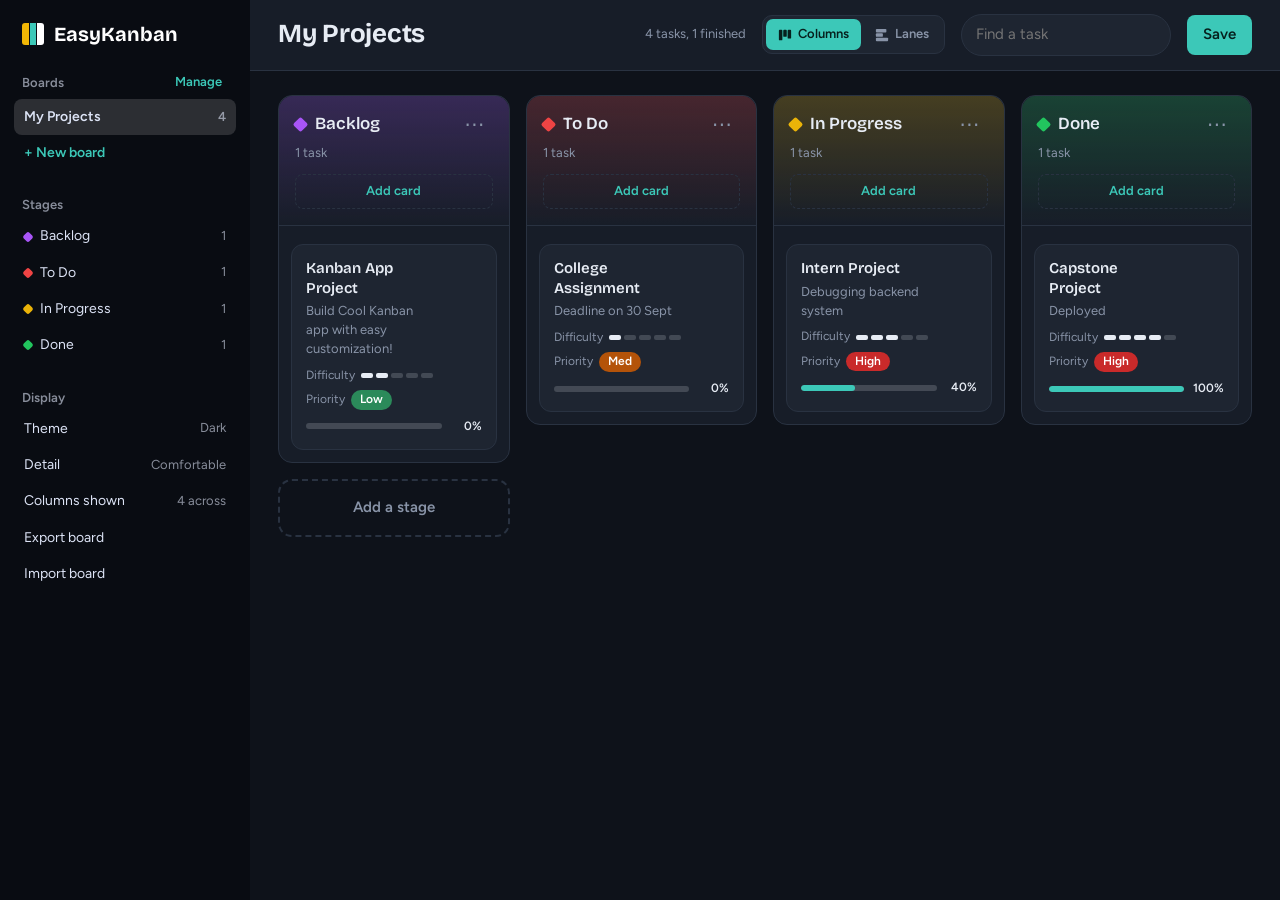
==== index.html @ df711dd3 "feat: add icon and change terming" ====
<!DOCTYPE html>
<html lang="en">
<head>
    <meta charset="UTF-8">
    <meta name="viewport" content="width=device-width, initial-scale=1.0">
    <title>EasyKanban – Task Management Tools</title>
    <link rel="icon" type="image/svg+xml" href="favicon.svg">
    <link rel="preconnect" href="https://fonts.googleapis.com">
    <link rel="preconnect" href="https://fonts.gstatic.com" crossorigin>
    <link href="https://fonts.googleapis.com/css2?family=Bricolage+Grotesque:wght@600;700&family=Figtree:wght@400;600&display=swap" rel="stylesheet">
    <link rel="stylesheet" href="style.css">
</head>
<body data-theme="black" data-view="columns">
<div class="app">
    <aside class="rail" id="rail">
        <a href="index.html" class="brand"><i></i>EasyKanban</a>
        <section>
            <div class="rail-head"><h3>Boards</h3><button class="link" onclick="kanban.openBoardManager()">Manage</button></div>
            <div id="rail-boards"></div>
            <button class="rail-item plus" onclick="kanban.createNewBoard()">+ New board</button>
        </section>
        <section>
            <div class="rail-head"><h3>Stages</h3></div>
            <nav id="rail-lanes"></nav>
        </section>
        <section>
            <div class="rail-head"><h3>Display</h3></div>
            <button class="rail-item" id="theme-button" onclick="kanban.cycleTheme()"><span class="g">Theme</span><em class="v"></em></button>
            <button class="rail-item" id="density-button" onclick="kanban.cycleDensity()"><span class="g">Detail</span><em class="v"></em></button>
            <button class="rail-item" id="layout-button" onclick="kanban.cycleColumnLayout()"><span class="g">Card size</span><em class="v"></em></button>
            <button class="rail-item" onclick="kanban.exportBoard()"><span class="g">Export board</span></button>
            <button class="rail-item" onclick="kanban.importBoard()"><span class="g">Import board</span></button>
        </section>
    </aside>

    <div class="stage">
        <header class="bar">
            <button class="rail-toggle" onclick="toggleRail()" aria-label="Open sidebar">Menu</button>
            <input type="text" class="title-input" id="board-name" placeholder="Untitled board" maxlength="50" aria-label="Board name">
            <span class="summary" id="summary"></span>
            <div class="view-toggle" role="group" aria-label="Board layout">
                <button type="button" data-view-btn="columns" aria-pressed="false" onclick="kanban.changeView('columns')" title="Vertical columns">
                    <svg viewBox="0 0 16 16" width="14" height="14" aria-hidden="true"><rect x="1" y="2" width="4" height="12" rx="1"/><rect x="6" y="2" width="4" height="8" rx="1"/><rect x="11" y="2" width="4" height="10" rx="1"/></svg>Columns
                </button>
                <button type="button" data-view-btn="lanes" aria-pressed="true" onclick="kanban.changeView('lanes')" title="Horizontal lanes">
                    <svg viewBox="0 0 16 16" width="14" height="14" aria-hidden="true"><rect x="1" y="1" width="12" height="4" rx="1"/><rect x="1" y="6" width="8" height="4" rx="1"/><rect x="1" y="11" width="14" height="4" rx="1"/></svg>Lanes
                </button>
            </div>
            <input type="search" class="find" id="search-input" placeholder="Find a task" aria-label="Find a task">
            <button class="btn" id="save-button" onclick="kanban.saveCurrentBoard(); kanban.showToast('Board saved', 'success')">Save</button>
        </header>
        <main class="board"></main>
    </div>
</div>

<div id="task-modal" class="modal">
    <div class="modal-content">
        <div class="modal-header">
            <h2 class="modal-title" id="modal-title">New task</h2>
            <button type="button" class="modal-close" onclick="kanban.closeTaskModal()" aria-label="Close">×</button>
        </div>
        <form id="task-form" onsubmit="kanban.saveTask(event)">
            <input type="text" class="form-input title-field" id="task-title" required maxlength="100" placeholder="What needs to be done?" aria-label="Task title">
            <div class="form-group">
                <textarea class="form-textarea" id="task-description" rows="3" maxlength="500" placeholder="Notes" aria-label="Notes"></textarea>
            </div>
            <div class="form-group">
                <label class="form-label" for="task-priority">Priority</label>
                <select class="form-select" id="task-priority">
                    <option value="low">Low</option>
                    <option value="medium" selected>Medium</option>
                    <option value="high">High</option>
                </select>
            </div>
            <div class="form-row">
                <div class="form-group">
                    <label class="form-label" for="task-difficulty">Difficulty</label>
                    <input type="range" class="slider" id="task-difficulty" min="1" max="5" value="3">
                    <div class="slider-value">3 / 5</div>
                </div>
                <div class="form-group">
                    <label class="form-label" for="task-progress">Progress</label>
                    <input type="range" class="slider" id="task-progress" min="0" max="100" value="0" step="10">
                    <div class="slider-value">0%</div>
                </div>
            </div>
            <div class="form-group">
                <span class="form-label">Color tag</span>
                <div class="color-picker-container">
                    <button type="button" class="color-option" data-color="" title="No color" onclick="kanban.selectTaskColor('')"><span class="color-circle no-color">✕</span></button>
                    <button type="button" class="color-option" data-color="#ef4444" title="Red" onclick="kanban.selectTaskColor('#ef4444')"><span class="color-circle" style="background:#ef4444"></span></button>
                    <button type="button" class="color-option" data-color="#f97316" title="Orange" onclick="kanban.selectTaskColor('#f97316')"><span class="color-circle" style="background:#f97316"></span></button>
                    <button type="button" class="color-option" data-color="#eab308" title="Yellow" onclick="kanban.selectTaskColor('#eab308')"><span class="color-circle" style="background:#eab308"></span></button>
                    <button type="button" class="color-option" data-color="#22c55e" title="Green" onclick="kanban.selectTaskColor('#22c55e')"><span class="color-circle" style="background:#22c55e"></span></button>
                    <button type="button" class="color-option" data-color="#3b82f6" title="Blue" onclick="kanban.selectTaskColor('#3b82f6')"><span class="color-circle" style="background:#3b82f6"></span></button>
                    <button type="button" class="color-option" data-color="#a855f7" title="Purple" onclick="kanban.selectTaskColor('#a855f7')"><span class="color-circle" style="background:#a855f7"></span></button>
                    <button type="button" class="color-option" data-color="#ec4899" title="Pink" onclick="kanban.selectTaskColor('#ec4899')"><span class="color-circle" style="background:#ec4899"></span></button>
                    <button type="button" class="color-option" data-color="#6b7280" title="Gray" onclick="kanban.selectTaskColor('#6b7280')"><span class="color-circle" style="background:#6b7280"></span></button>
                    <button type="button" class="color-option" title="Custom color" onclick="kanban.openCustomColorPicker()"><span class="color-circle custom">+</span></button>
                </div>
                <input type="hidden" id="task-color" value="#3b82f6">
            </div>
            <div class="modal-actions">
                <button type="button" class="btn btn-secondary" onclick="kanban.closeTaskModal()">Cancel</button>
                <button type="submit" class="btn">Save task</button>
            </div>
        </form>
    </div>
</div>

<input type="file" id="import-input" accept=".json" style="display:none" onchange="kanban.handleImport(event)">
<div id="toast" class="toast" role="status"></div>

<script src="kanban.js"></script>
<script>
function toggleRail(){document.body.classList.toggle('rail-open')}
document.addEventListener('click',e=>{if(document.body.classList.contains('rail-open')&&!e.target.closest('.rail,.rail-toggle'))document.body.classList.remove('rail-open')});
</script>
</body>
</html>
---- style.css ----
*{box-sizing:border-box;margin:0}
:root{--f:'Figtree',system-ui,sans-serif;--fh:'Bricolage Grotesque','Figtree',system-ui,sans-serif;
--bg:#EDF1F5;--sf:#fff;--sf2:#F5F7FA;--ink:#17202E;--mute:#66728A;--line:#DCE2EB;--rail:#17203A;--ac:#0E8F86;--acx:#fff}
[data-theme=grey]{--bg:#D8DCE3;--sf:#EAECF0;--sf2:#DFE2E8;--ink:#212A39;--mute:#5B6577;--line:#C2C8D2;--rail:#2B3446}
[data-theme=black]{--bg:#0E121A;--sf:#171D28;--sf2:#1E2531;--ink:#E7ECF4;--mute:#8994A8;--line:#293241;--rail:#090C12;--ac:#3CC8B8;--acx:#06201d}
body{font:15px/1.45 var(--f);background:var(--bg);color:var(--ink);min-height:100vh}
button,input,select,textarea{font:inherit;color:inherit}
button{cursor:pointer;background:none;border:0}
:focus-visible{outline:2px solid var(--ac);outline-offset:2px}
.app{display:grid;grid-template-columns:250px 1fr;min-height:100vh}
.rail{background:var(--rail);color:#DCE3F5;padding:22px 14px;display:flex;flex-direction:column;gap:26px;position:sticky;top:0;height:100vh;overflow:auto}
.brand{font:700 20px var(--fh);color:#fff;text-decoration:none;display:flex;align-items:center;gap:10px;padding:0 8px}
.brand i{width:22px;height:22px;border-radius:3px;background:linear-gradient(90deg,#F2B705 0 30%,transparent 30% 36%,var(--ac) 36% 64%,transparent 64% 70%,#fff 70%)}
.rail-head{display:flex;justify-content:space-between;align-items:center;padding:0 8px 6px}
.rail h3{font:600 13px var(--f);opacity:.6}
.link{font-size:13px;color:var(--ac);font-weight:600}
.rail-item{display:flex;align-items:center;gap:8px;width:100%;padding:8px 10px;border-radius:8px;text-align:left;color:inherit;font-size:14px}
.rail-item:hover{background:rgba(255,255,255,.07)}
.rail-item.on{background:rgba(255,255,255,.14);font-weight:600}
.rail-item .g{flex:1;min-width:0;overflow:hidden;text-overflow:ellipsis;white-space:nowrap}
.rail-item em{font-style:normal;opacity:.6;font-size:13px}
.rail-item .d{width:8px;height:8px;border-radius:2px;transform:rotate(45deg);background:var(--c);flex:none}
.rail-item.plus{color:var(--ac);font-weight:600}
.stage{min-width:0;display:flex;flex-direction:column}
.bar{display:flex;align-items:center;gap:16px;padding:14px 28px;background:var(--sf);border-bottom:1px solid var(--line);position:sticky;top:0;z-index:10}
.title-input{flex:1 1 180px;min-width:0;font:700 26px var(--fh);letter-spacing:-.01em;background:none;border:0;border-bottom:2px solid transparent;padding:2px 0}
.title-input:hover,.title-input:focus{border-bottom-color:var(--line);outline:0}
.summary{color:var(--mute);font-size:13px;white-space:nowrap}
.find{width:210px;padding:9px 14px;border:1px solid var(--line);border-radius:999px;background:var(--sf2)}
.rail-toggle{display:none;font-weight:600}
.btn{padding:9px 16px;border-radius:8px;background:var(--ac);color:var(--acx);font-weight:600}
.btn:hover{filter:brightness(1.08)}
.btn-secondary{background:var(--sf2);color:var(--ink);border:1px solid var(--line)}
.btn-danger{background:#C92A2A;color:#fff}
.btn-sm{padding:6px 12px;font-size:13px}
.btn-icon{padding:2px 8px;font-size:20px;line-height:1;color:var(--mute);border-radius:6px}
.btn-icon:hover{background:var(--sf2);color:var(--ink)}
.board{padding:24px 28px 60px;display:flex;flex-direction:column;gap:18px}
.lane{display:grid;grid-template-columns:190px minmax(0,1fr);background:var(--sf);border:1px solid var(--line);border-radius:14px}
.lane-head{padding:16px;border-right:1px solid var(--line);border-radius:14px 0 0 14px;display:flex;flex-direction:column;gap:6px;background:linear-gradient(180deg,color-mix(in srgb,var(--c) 16%,transparent),transparent 75%)}
.lane-top{display:flex;align-items:center;gap:9px}
.lane-dot{width:11px;height:11px;border-radius:2px;transform:rotate(45deg);background:var(--c);flex:none}
.column-title{flex:1;font:600 17px/1.2 var(--fh);overflow-wrap:anywhere}
.lane-count{font-size:13px;color:var(--mute)}
.lane-add{align-self:flex-start;margin-top:auto;font-size:13px;font-weight:600;color:var(--ac);padding:4px 0}
.lane-add:hover{text-decoration:underline}
.column-menu-container{position:relative}
.column-menu{display:none;position:absolute;right:0;top:100%;z-index:20;min-width:150px;padding:4px;background:var(--sf);border:1px solid var(--line);border-radius:10px;box-shadow:0 10px 30px rgba(0,0,0,.28)}
.column-menu.show{display:block}
.column-menu-item{display:block;width:100%;padding:8px 10px;border-radius:6px;text-align:left;font-size:14px}
.column-menu-item:hover:not(:disabled){background:var(--sf2)}
.column-menu-item:disabled{opacity:.35;cursor:default}
.column-menu-item.danger{color:#E03131}
.tasks-container{position:relative;display:flex;gap:14px;padding:20px 16px 14px;overflow-x:auto;min-height:140px;scroll-snap-type:x proximity;transition:background-color .2s}
.tasks-container.drag-over{background:color-mix(in srgb,var(--ac) 7%,transparent);border-radius:0 14px 14px 0}
.tasks-container.drag-over>.empty{display:none}
.empty{align-self:center;color:var(--mute);font-size:14px}
.task-card{--cw:270px;flex:0 0 var(--cw);width:var(--cw);position:relative;display:grid;grid-template-columns:minmax(0,1fr) auto;gap:8px 10px;align-content:start;padding:14px;background:var(--sf2);border:1px solid var(--line);border-radius:12px;cursor:grab;scroll-snap-align:start;user-select:none;-webkit-user-select:none;-webkit-touch-callout:none}
.task-card.colored{--mute:color-mix(in srgb,var(--ink) 74%,var(--sf2));background:color-mix(in srgb,var(--tc) 30%,var(--sf2));border-color:color-mix(in srgb,var(--tc) 65%,var(--line))}
.task-card:hover{border-color:var(--ac)}
.task-card.colored:hover{border-color:color-mix(in srgb,var(--tc) 55%,var(--ink))}
.t-main{min-width:0}
.task-title{font:600 15px/1.3 var(--fh);overflow-wrap:anywhere}
.task-description{margin-top:4px;color:var(--mute);font-size:13px;display:-webkit-box;-webkit-line-clamp:3;-webkit-box-orient:vertical;overflow:hidden}
.t-side{display:flex;align-items:flex-start;gap:6px}
.t-pct{display:none;font-size:12px;font-weight:600;padding-top:1px}
.t-meta{grid-column:1/-1;display:flex;flex-wrap:wrap;align-items:center;gap:6px 14px;font-size:12px}
.m-item{display:flex;align-items:center;gap:6px}
.lbl{color:var(--mute);font-size:12px}
.pips{display:flex;gap:3px}
.pips i{width:12px;height:5px;border-radius:2px;background:color-mix(in srgb,var(--ink) 18%,transparent)}
.pips i.f{background:var(--ink)}
.prio{font-weight:600;padding:1px 9px;border-radius:999px;color:#fff}
.prio-high{background:#C92A2A}.prio-medium{background:#B45309}.prio-low{background:#2B8A5A}
.t-progress{grid-column:1/-1;display:flex;align-items:center;gap:8px;font-size:12px;font-weight:600}
.t-progress .track{flex:1;height:6px;border-radius:3px;background:color-mix(in srgb,var(--ink) 18%,transparent);overflow:hidden}
.t-progress .track i{display:block;height:100%;border-radius:3px;background:var(--ac)}
.task-card.colored .t-progress .track i{background:var(--ink)}
.t-progress span{min-width:32px;text-align:right}
.t-actions{display:flex;opacity:0}
.task-card:hover .t-actions,.task-card:focus-within .t-actions{opacity:1}
@media(hover:none){.t-actions{opacity:1}}
.t-actions button{padding:0 5px;font-size:16px;line-height:1.2;color:var(--mute)}
.t-actions button:hover{color:var(--ink)}
[data-density=compact] .task-card{padding:9px 11px;gap:5px 8px;border-radius:9px}
[data-density=compact] .task-title{font-size:13.5px;line-height:1.25}
[data-density=compact] .task-description{font-size:12px;margin-top:2px;-webkit-line-clamp:2}
[data-density=compact] :is(.lbl,.t-meta,.t-progress){font-size:11px}
[data-density=compact] .t-meta{gap:4px 10px}
[data-density=compact] .m-item{gap:4px}
[data-density=compact] .pips{gap:2px}
[data-density=compact] .pips i{width:9px;height:4px}
[data-density=compact] .prio{padding:0 7px}
[data-density=compact] .t-progress{gap:6px}
[data-density=compact] .t-progress .track{height:4px}
[data-density=compact] .t-progress span{min-width:28px}
[data-density=compact] .t-actions button{font-size:14px}
[data-density=compact] .tasks-container{gap:10px}
[data-density=dense] :is(.task-description,.m-diff,.lbl,.t-progress){display:none}
[data-density=dense] .t-pct{display:block}
[data-density=dense] .task-card{padding:10px 12px}
[data-density=dense] .tasks-container{min-height:0}
[data-columns="3"] .task-card{--cw:330px}
[data-columns="5"] .task-card{--cw:230px}
[data-density=compact] .task-card{--cw:225px}
[data-density=compact][data-columns="3"] .task-card{--cw:280px}
[data-density=compact][data-columns="5"] .task-card{--cw:195px}
.add-lane{border:2px dashed var(--line);border-radius:14px}
.add-column-btn{width:100%;padding:16px;font-weight:600;color:var(--mute)}
.add-column-btn:hover{color:var(--ac)}
.modal{position:fixed;inset:0;display:none;align-items:center;justify-content:center;padding:16px;background:rgba(8,12,20,.55);z-index:50}
.modal.show{display:flex}
.modal-content{width:min(420px,100%);max-height:100%;overflow:auto;padding:22px;background:var(--sf);border:1px solid var(--line);border-radius:14px}
#task-modal,#column-modal,#board-manager-modal{justify-content:flex-end;align-items:stretch;padding:0}
#task-modal .modal-content,#column-modal .modal-content,#board-manager-modal .modal-content{width:min(460px,100%);height:100%;border-radius:0;border-width:0 0 0 1px;animation:slide .22s ease-out}
@keyframes slide{from{transform:translateX(28px);opacity:0}}
@keyframes pulse{50%{transform:scale(1.04)}}
.modal-header{display:flex;justify-content:space-between;align-items:center;margin-bottom:18px}
.modal-title,.modal-header h2{font:700 21px var(--fh)}
.modal-close{font-size:26px;line-height:1;padding:0 6px;color:var(--mute)}
.modal-body p{margin-bottom:12px;color:var(--mute)}
.modal-actions{display:flex;justify-content:flex-end;gap:10px;margin-top:22px}
.form-group{margin-bottom:16px}
.form-label{display:block;margin-bottom:6px;font-size:13px;font-weight:600}
.form-input,.form-textarea,.form-select{width:100%;padding:10px 12px;background:var(--sf2);border:1px solid var(--line);border-radius:8px}
.form-textarea{resize:vertical}
.title-field{font:600 19px var(--fh);margin-bottom:12px}
.form-row{display:grid;grid-template-columns:1fr 1fr;gap:16px}
.slider{width:100%;accent-color:var(--ac)}
.slider-value{font-size:13px;color:var(--mute)}
.color-picker-container{display:flex;flex-wrap:wrap;gap:6px}
.color-option{padding:3px;border-radius:8px;border:2px solid transparent}
.color-option.selected{border-color:var(--ink)}
.color-circle{display:grid;place-items:center;width:22px;height:22px;border-radius:5px;font-size:12px;border:1px solid var(--line)}
.color-circle.no-color,.color-circle.custom{background:var(--sf2)}
.board-actions-row{display:flex;gap:8px;margin-bottom:16px}
.board-item-compact{display:flex;justify-content:space-between;gap:8px;padding:10px 12px;margin-bottom:8px;border:1px solid var(--line);border-radius:10px}
.board-item-compact.current-board{border-color:var(--ac)}
.board-item-left,.board-item-right{display:flex;align-items:center;gap:8px}
.board-status{color:var(--ac)}
.board-badge{font-size:11px;padding:0 8px;border-radius:999px;background:var(--ac);color:var(--acx)}
.board-stats,.board-save-status,.footer-note,.empty-state-compact{font-size:13px;color:var(--mute)}
.boards-divider{height:1px;margin:12px 0;background:var(--line)}
.btn-compact{padding:3px 10px;border:1px solid var(--line);border-radius:6px;font-size:13px}
.btn-compact.btn-danger{background:none;color:#E03131}
.choice-options{display:grid;gap:8px}
.toast{position:fixed;left:50%;bottom:24px;z-index:80;transform:translate(-50%,16px);padding:10px 16px;border-radius:8px;background:var(--ink);color:var(--bg);opacity:0;pointer-events:none;transition:.2s}
.toast.show{opacity:1;transform:translate(-50%,0)}
@media(max-width:900px){
.app{grid-template-columns:1fr}
.rail{position:fixed;inset:0 auto 0 0;width:260px;z-index:40;transform:translateX(-100%);transition:transform .2s}
.rail-open .rail{transform:none}
.rail-toggle{display:block}
.bar{padding:12px 16px;flex-wrap:wrap;gap:10px}
.find{width:100%;order:9}
.board{padding:16px}
.lane{grid-template-columns:minmax(0,1fr)}
.lane-head{border-right:0;border-bottom:1px solid var(--line);border-radius:14px 14px 0 0;flex-direction:row;align-items:center;flex-wrap:wrap}
.lane-top{flex:1}.lane-add{margin:0}
.form-row{grid-template-columns:1fr}}
@media(prefers-reduced-motion:reduce){*{animation:none!important;transition:none!important}}
/* board layout toggle */
.view-toggle{display:flex;padding:3px;gap:2px;background:var(--sf2);border:1px solid var(--line);border-radius:10px}
.view-toggle button{display:flex;align-items:center;gap:6px;padding:6px 12px;border-radius:7px;font-size:13px;font-weight:600;color:var(--mute)}
.view-toggle svg{fill:currentColor}
.view-toggle button:hover{color:var(--ink)}
.view-toggle button[aria-pressed=true]{background:var(--ac);color:var(--acx)}
[data-columns="3"]{--n:3}[data-columns="4"]{--n:4}[data-columns="5"]{--n:5}
/* classic vertical columns */
[data-view=columns] .board{display:grid;grid-template-columns:repeat(var(--n),minmax(0,1fr));align-items:start;gap:16px}
[data-view=columns] .lane{display:flex;flex-direction:column;min-width:0}
[data-view=columns] .lane-head{border-right:0;border-bottom:1px solid var(--line);border-radius:14px 14px 0 0;flex:none;background:linear-gradient(180deg,color-mix(in srgb,var(--c) 22%,transparent),transparent)}
[data-view=columns] .lane-add{align-self:stretch;margin-top:6px;padding:7px;text-align:center;border:1px dashed var(--line);border-radius:8px}
[data-view=columns] .lane-add:hover{text-decoration:none;border-color:var(--ac)}
[data-view=columns] .tasks-container{flex-direction:column;overflow:visible;min-height:120px;padding:18px 12px 12px;scroll-snap-type:none}
[data-view=columns] .tasks-container.drag-over{border-radius:0 0 14px 14px}
[data-view=columns] .task-card{flex:none;width:auto;scroll-snap-align:none}
@media(max-width:900px){
[data-view=columns] .board{grid-template-columns:repeat(min(var(--n),2),minmax(0,1fr))}
[data-view=columns] .lane-head{flex-direction:column;align-items:stretch}
[data-view=columns] .lane-add{margin-top:6px}
.view-toggle{order:8}}
@media(max-width:600px){[data-view=columns] .board{grid-template-columns:minmax(0,1fr)}}

/* drag and drop: lifted clone, slot, landing */
.is-dragging,.is-dragging *{cursor:grabbing!important}
.is-dragging .tasks-container,.snap-off .tasks-container{scroll-snap-type:none}
.is-dragging .task-card{pointer-events:none}
.task-card.is-placeholder,.task-card.colored.is-placeholder{background:color-mix(in srgb,var(--ac) 9%,transparent);border:1.5px dashed color-mix(in srgb,var(--ac) 75%,transparent)}
.task-card.is-placeholder>*{visibility:hidden}
.drag-ghost{position:fixed;left:0;top:0;margin:0;z-index:200;pointer-events:none;cursor:grabbing;
transition:scale .18s cubic-bezier(.2,.8,.2,1),rotate .18s cubic-bezier(.2,.8,.2,1),box-shadow .18s ease;
box-shadow:0 1px 3px rgba(0,0,0,.18)}
.drag-ghost.lifted{scale:1.03;rotate:1.5deg;box-shadow:0 20px 44px rgba(0,0,0,.36),0 4px 12px rgba(0,0,0,.22)}
.drag-ghost.landing{transition:translate .26s cubic-bezier(.2,.9,.25,1),scale .26s cubic-bezier(.2,.9,.25,1),rotate .26s cubic-bezier(.2,.9,.25,1),box-shadow .26s ease}
@keyframes settle{from{box-shadow:0 0 0 0 color-mix(in srgb,var(--ac) 70%,transparent)}to{box-shadow:0 0 0 10px transparent}}
.task-card.just-dropped{animation:settle .55s ease-out}
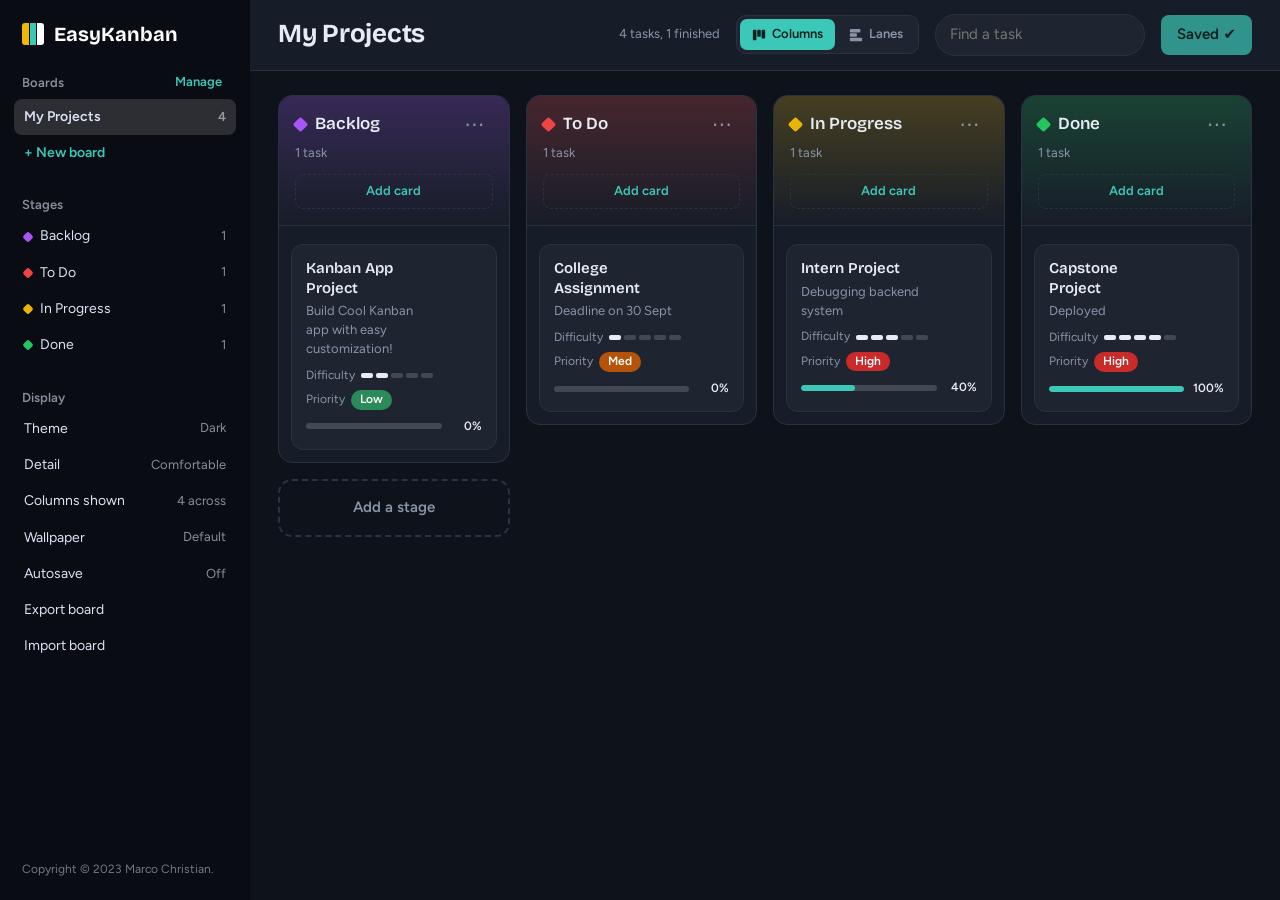
==== commit a87c81b1: "feat: autosave, trashbin, wallpaper and many qol optimization" ====
--- a/index.html
+++ b/index.html
@@ -10,7 +10,8 @@
     <link href="https://fonts.googleapis.com/css2?family=Bricolage+Grotesque:wght@600;700&family=Figtree:wght@400;600&display=swap" rel="stylesheet">
     <link rel="stylesheet" href="style.css">
 </head>
-<body data-theme="black" data-view="columns">
+<body data-theme="black" data-view="columns" data-header="solid" data-glass-lanes="off" data-glass-cards="off">
+<div class="wallpaper" id="wallpaper" aria-hidden="true"></div>
 <div class="app">
     <aside class="rail" id="rail">
         <a href="index.html" class="brand"><i></i>EasyKanban</a>
@@ -28,9 +29,12 @@
             <button class="rail-item" id="theme-button" onclick="kanban.cycleTheme()"><span class="g">Theme</span><em class="v"></em></button>
             <button class="rail-item" id="density-button" onclick="kanban.cycleDensity()"><span class="g">Detail</span><em class="v"></em></button>
             <button class="rail-item" id="layout-button" onclick="kanban.cycleColumnLayout()"><span class="g">Card size</span><em class="v"></em></button>
+            <button class="rail-item" id="wallpaper-button" onclick="kanban.openWallpaperModal()"><span class="g">Wallpaper</span><em class="v"></em></button>
+            <button class="rail-item" id="autosave-button" onclick="kanban.toggleAutosave()"><span class="g">Autosave</span><em class="v"></em></button>
             <button class="rail-item" onclick="kanban.exportBoard()"><span class="g">Export board</span></button>
             <button class="rail-item" onclick="kanban.importBoard()"><span class="g">Import board</span></button>
         </section>
+        <footer class="rail-foot">Copyright © 2023 Marco Christian.</footer>
     </aside>
 
     <div class="stage">
@@ -47,7 +51,7 @@
                 </button>
             </div>
             <input type="search" class="find" id="search-input" placeholder="Find a task" aria-label="Find a task">
-            <button class="btn" id="save-button" onclick="kanban.saveCurrentBoard(); kanban.showToast('Board saved', 'success')">Save</button>
+            <button class="btn" id="save-button" onclick="kanban.saveToStorage()">Save</button>
         </header>
         <main class="board"></main>
     </div>
@@ -108,6 +112,57 @@
     </div>
 </div>
 
+<div id="wallpaper-modal" class="modal">
+    <div class="modal-content wp-content">
+        <div class="modal-header">
+            <h2 class="modal-title">Wallpaper</h2>
+            <button type="button" class="modal-close" onclick="kanban.closeWallpaperModal()" aria-label="Close">×</button>
+        </div>
+        <p class="wp-hint" id="wp-hint"></p>
+        <div class="wp-frame" id="wp-frame">
+            <img id="wp-img" alt="" draggable="false">
+            <div class="wp-empty" id="wp-empty">No image yet.<br>Choose one to crop it to the board area.</div>
+        </div>
+        <div class="wp-zoom" id="wp-zoom-row">
+            <label for="wp-zoom">Zoom</label>
+            <input type="range" class="slider" id="wp-zoom" min="1" max="4" step="0.01" value="1" aria-label="Zoom">
+        </div>
+        <label class="wp-toggle" for="header-blur-toggle">
+            <input type="checkbox" id="header-blur-toggle" onchange="kanban.setHeaderBlur(this.checked)">
+            <span><b>Blurry header bar</b><small>Semi-transparent with a frosted-glass blur</small></span>
+        </label>
+        <label class="wp-toggle" for="glass-lanes-toggle">
+            <input type="checkbox" id="glass-lanes-toggle" onchange="kanban.setGlass('lanes', this.checked)">
+            <span><b>Translucent stages</b><small>Lets the wallpaper show through the stage panels</small></span>
+        </label>
+        <label class="wp-toggle" for="glass-cards-toggle">
+            <input type="checkbox" id="glass-cards-toggle" onchange="kanban.setGlass('cards', this.checked)">
+            <span><b>Translucent cards</b><small>Lets the wallpaper show through task cards</small></span>
+        </label>
+        <div class="wp-zoom" id="glass-opacity-row">
+            <label for="glass-opacity">Opacity</label>
+            <input type="range" class="slider" id="glass-opacity" min="20" max="95" step="1" value="55" aria-label="Panel and card opacity" oninput="kanban.setGlassOpacity(this.value)">
+            <output id="glass-opacity-val">55%</output>
+        </div>
+        <div class="wp-zoom" id="header-blur-row">
+            <label for="header-blur-amount">Header blur</label>
+            <input type="range" class="slider" id="header-blur-amount" min="0" max="30" step="1" value="16" aria-label="Blur amount for the header bar" oninput="kanban.setGlassBlur('header', this.value)">
+            <output id="header-blur-val">16px</output>
+        </div>
+        <div class="wp-zoom" id="stage-blur-row">
+            <label for="stage-blur-amount">Stage blur</label>
+            <input type="range" class="slider" id="stage-blur-amount" min="0" max="30" step="1" value="10" aria-label="Blur amount for the stages" oninput="kanban.setGlassBlur('stage', this.value)">
+            <output id="stage-blur-val">10px</output>
+        </div>
+        <div class="modal-actions wp-actions">
+            <button type="button" class="btn btn-secondary wp-remove" id="wp-remove" onclick="kanban.removeWallpaper()">Remove</button>
+            <button type="button" class="btn btn-secondary" id="wp-choose" onclick="document.getElementById('wp-file').click()">Choose image</button>
+            <button type="button" class="btn" id="wp-apply" onclick="kanban.saveWallpaper()" disabled>Apply</button>
+        </div>
+        <input type="file" id="wp-file" accept="image/*" style="display:none" onchange="kanban.handleWallpaperFile(event)">
+    </div>
+</div>
+
 <input type="file" id="import-input" accept=".json" style="display:none" onchange="kanban.handleImport(event)">
 <div id="toast" class="toast" role="status"></div>
 
--- a/style.css
+++ b/style.css
@@ -30,6 +30,7 @@
 .rail-toggle{display:none;font-weight:600}
 .btn{padding:9px 16px;border-radius:8px;background:var(--ac);color:var(--acx);font-weight:600}
 .btn:hover{filter:brightness(1.08)}
+.btn:disabled{opacity:.7;cursor:default;filter:none}
 .btn-secondary{background:var(--sf2);color:var(--ink);border:1px solid var(--line)}
 .btn-danger{background:#C92A2A;color:#fff}
 .btn-sm{padding:6px 12px;font-size:13px}
@@ -110,6 +111,8 @@
 .add-column-btn:hover{color:var(--ac)}
 .modal{position:fixed;inset:0;display:none;align-items:center;justify-content:center;padding:16px;background:rgba(8,12,20,.55);z-index:50}
 .modal.show{display:flex}
+#confirm-dialog,#input-dialog{z-index:60}
+.rail-foot{margin-top:auto;padding:0 8px;font-size:12px;opacity:.5}
 .modal-content{width:min(420px,100%);max-height:100%;overflow:auto;padding:22px;background:var(--sf);border:1px solid var(--line);border-radius:14px}
 #task-modal,#column-modal,#board-manager-modal{justify-content:flex-end;align-items:stretch;padding:0}
 #task-modal .modal-content,#column-modal .modal-content,#board-manager-modal .modal-content{width:min(460px,100%);height:100%;border-radius:0;border-width:0 0 0 1px;animation:slide .22s ease-out}
@@ -133,7 +136,7 @@
 .color-option.selected{border-color:var(--ink)}
 .color-circle{display:grid;place-items:center;width:22px;height:22px;border-radius:5px;font-size:12px;border:1px solid var(--line)}
 .color-circle.no-color,.color-circle.custom{background:var(--sf2)}
-.board-actions-row{display:flex;gap:8px;margin-bottom:16px}
+.board-actions-row{display:flex;flex-wrap:wrap;gap:8px;margin-bottom:16px}
 .board-item-compact{display:flex;justify-content:space-between;gap:8px;padding:10px 12px;margin-bottom:8px;border:1px solid var(--line);border-radius:10px}
 .board-item-compact.current-board{border-color:var(--ac)}
 .board-item-left,.board-item-right{display:flex;align-items:center;gap:8px}
@@ -195,3 +198,75 @@
 .drag-ghost.landing{transition:translate .26s cubic-bezier(.2,.9,.25,1),scale .26s cubic-bezier(.2,.9,.25,1),rotate .26s cubic-bezier(.2,.9,.25,1),box-shadow .26s ease}
 @keyframes settle{from{box-shadow:0 0 0 0 color-mix(in srgb,var(--ac) 70%,transparent)}to{box-shadow:0 0 0 10px transparent}}
 .task-card.just-dropped{animation:settle .55s ease-out}
+
+/* Scrollbars */
+::-webkit-scrollbar{width:12px;height:12px}
+::-webkit-scrollbar-track{background:transparent}
+::-webkit-scrollbar-thumb{background:color-mix(in srgb,var(--mute) 45%,transparent);border:3px solid transparent;border-radius:999px;background-clip:content-box}
+::-webkit-scrollbar-thumb:hover{background:var(--mute);background-clip:content-box}
+::-webkit-scrollbar-corner{background:transparent}
+.rail::-webkit-scrollbar-thumb{background:rgba(255,255,255,.22);background-clip:content-box}
+.rail::-webkit-scrollbar-thumb:hover{background:rgba(255,255,255,.4);background-clip:content-box}
+@supports not selector(::-webkit-scrollbar){
+    *{scrollbar-width:thin;scrollbar-color:color-mix(in srgb,var(--mute) 45%,transparent) transparent}
+    .rail{scrollbar-color:rgba(255,255,255,.25) transparent}
+}
+
+/* Board manager: reorder + trash */
+.sort-select{padding:5px 10px;border:1px solid var(--line);border-radius:8px;background:var(--sf2);font-size:13px;font-weight:600;cursor:pointer}
+.board-item-compact{align-items:center}
+.board-item-compact[draggable=true]{cursor:grab}
+.board-item-compact.dragging{opacity:.4}
+.board-item-compact.drop-before{box-shadow:0 -3px 0 -1px var(--ac)}
+.board-item-compact.drop-after{box-shadow:0 3px 0 -1px var(--ac)}
+.board-item-left{min-width:0}
+.board-item-left .board-name{overflow:hidden;text-overflow:ellipsis;white-space:nowrap}
+.drag-handle{color:var(--mute);letter-spacing:-2px;user-select:none;font-size:13px}
+.btn-move{padding:3px 7px;font-size:11px;color:var(--mute)}
+.btn-move:hover:not(:disabled){color:var(--ink);background:var(--sf2)}
+.btn-compact:disabled{opacity:.35;cursor:default}
+.trash-section{margin-top:18px;padding-top:14px;border-top:1px solid var(--line)}
+.trash-section summary{cursor:pointer;font-weight:600;margin-bottom:10px;color:var(--mute)}
+.trash-section summary:hover{color:var(--ink)}
+.trash-empty{margin-top:4px}
+
+/* Wallpaper layer: same box as the board window (right of the sidebar), so the crop ratio matches it */
+.wallpaper{position:fixed;top:0;right:0;bottom:0;left:250px;z-index:0;pointer-events:none;background:center/cover no-repeat}
+.stage{position:relative;z-index:1}
+@media(max-width:900px){.wallpaper{left:0}}
+
+/* Header bar: optional semi-transparent + blur */
+[data-header=blur] .bar{background:color-mix(in srgb,var(--sf) 60%,transparent);-webkit-backdrop-filter:blur(var(--pbh,16px)) saturate(1.5);backdrop-filter:blur(var(--pbh,16px)) saturate(1.5)}
+[data-header=blur] :is(.find,.view-toggle){background:color-mix(in srgb,var(--sf2) 55%,transparent)}
+
+/* Wallpaper dialog + crop frame */
+.wp-content{width:min(560px,100%)}
+.wp-hint{margin-bottom:12px;font-size:13px;color:var(--mute)}
+.wp-frame{position:relative;overflow:hidden;width:min(100%,calc(52vh*var(--wp-ratio,1.6)));aspect-ratio:var(--wp-ratio,1.6);margin:0 auto;border-radius:10px;background:var(--sf2);box-shadow:0 0 0 1px var(--line);touch-action:none;user-select:none;-webkit-user-select:none}
+.wp-frame.editable{cursor:grab}
+.wp-frame.dragging{cursor:grabbing}
+.wp-frame img{display:none;position:absolute;left:0;top:0;max-width:none;transform-origin:0 0;pointer-events:none;will-change:transform}
+.wp-frame.has-img img{display:block}
+.wp-empty{position:absolute;inset:0;display:grid;place-items:center;padding:16px;text-align:center;font-size:14px;color:var(--mute)}
+.wp-frame.has-img .wp-empty{display:none}
+.wp-zoom{display:flex;align-items:center;gap:12px;margin-top:14px}
+.wp-zoom label{font-size:13px;font-weight:600}
+.wp-zoom .slider{flex:1}
+.wp-zoom.hidden{display:none}
+.wp-actions{flex-wrap:wrap}
+.wp-actions .wp-remove{margin-right:auto}
+.wp-actions .wp-remove[hidden]{display:none}
+.wp-toggle{display:flex;align-items:center;gap:12px;margin-top:16px;padding-top:14px;border-top:1px solid var(--line);cursor:pointer}
+.wp-toggle input{width:18px;height:18px;flex:none;accent-color:var(--ac);cursor:pointer}
+.wp-toggle span{display:flex;flex-direction:column}
+.wp-toggle b{font-size:14px;font-weight:600}
+.wp-toggle small{font-size:12px;color:var(--mute)}
+.wp-toggle+.wp-toggle{margin-top:10px;padding-top:0;border-top:0}
+.wp-zoom output{min-width:38px;text-align:right;font-size:13px;color:var(--mute)}
+
+/* Translucent stages and cards: --pa is the opacity of the surface color */
+[data-glass-lanes=on] .lane{background:color-mix(in srgb,var(--sf) var(--pa,55%),transparent);-webkit-backdrop-filter:blur(var(--pbs,10px));backdrop-filter:blur(var(--pbs,10px))}
+[data-glass-lanes=on] .lane:has(.column-menu.show){position:relative;z-index:30}
+[data-glass-lanes=on] .add-lane{background:color-mix(in srgb,var(--sf) var(--pa,55%),transparent)}
+[data-glass-cards=on] .task-card:not(.is-placeholder){background:color-mix(in srgb,var(--sf2) var(--pa,55%),transparent)}
+[data-glass-cards=on] .task-card.colored:not(.is-placeholder){background:color-mix(in srgb,color-mix(in srgb,var(--tc) 30%,var(--sf2)) var(--pa,55%),transparent)}
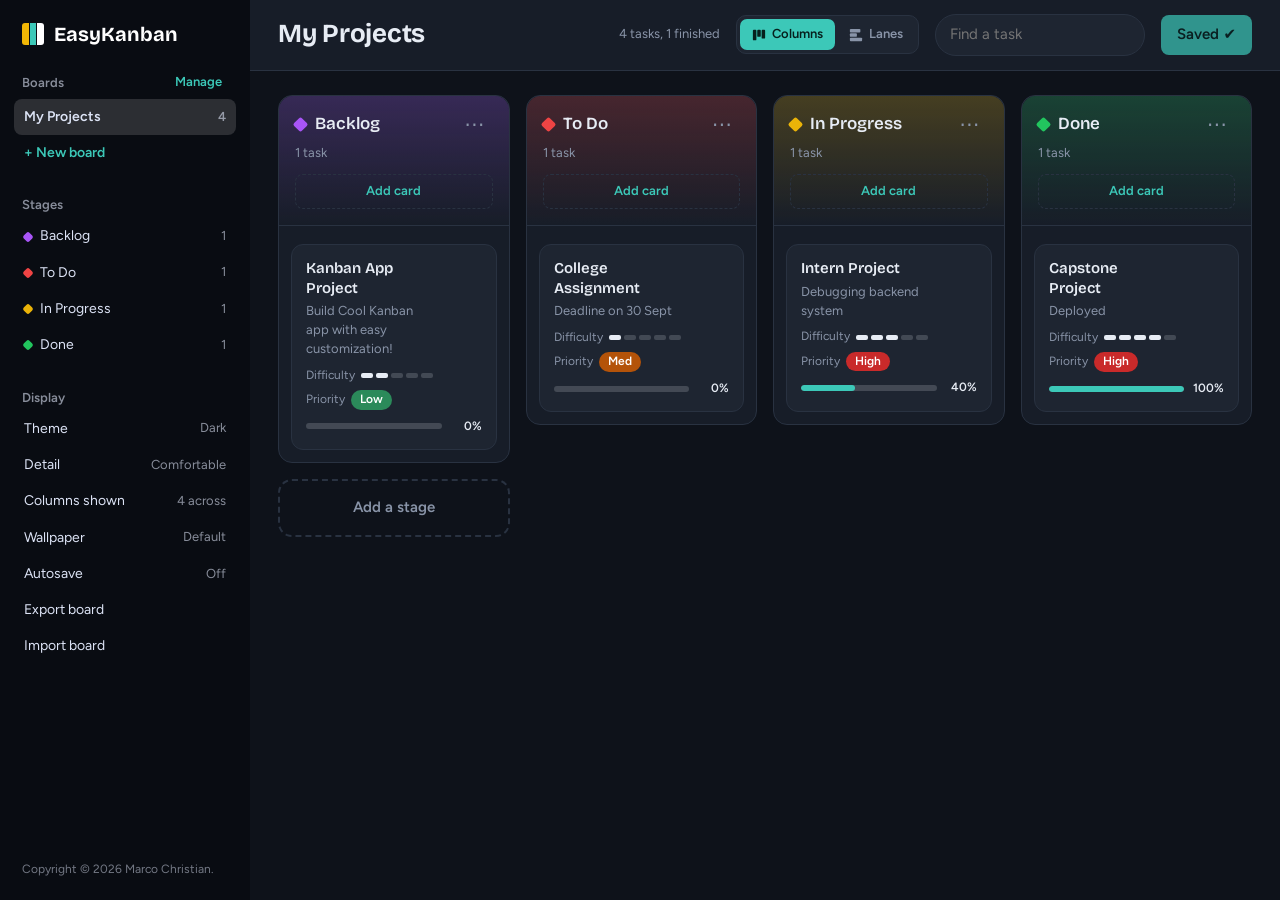
==== commit 53a3f6a7: "refactor: minor spelling mistake" ====
--- a/index.html
+++ b/index.html
@@ -3,7 +3,7 @@
 <head>
     <meta charset="UTF-8">
     <meta name="viewport" content="width=device-width, initial-scale=1.0">
-    <title>EasyKanban – Task Management Tools</title>
+    <title>EasyKanban – Task Management Tool</title>
     <link rel="icon" type="image/svg+xml" href="favicon.svg">
     <link rel="preconnect" href="https://fonts.googleapis.com">
     <link rel="preconnect" href="https://fonts.gstatic.com" crossorigin>
@@ -34,7 +34,7 @@
             <button class="rail-item" onclick="kanban.exportBoard()"><span class="g">Export board</span></button>
             <button class="rail-item" onclick="kanban.importBoard()"><span class="g">Import board</span></button>
         </section>
-        <footer class="rail-foot">Copyright © 2023 Marco Christian.</footer>
+        <footer class="rail-foot">Copyright © 2026 Marco Christian.</footer>
     </aside>
 
     <div class="stage">
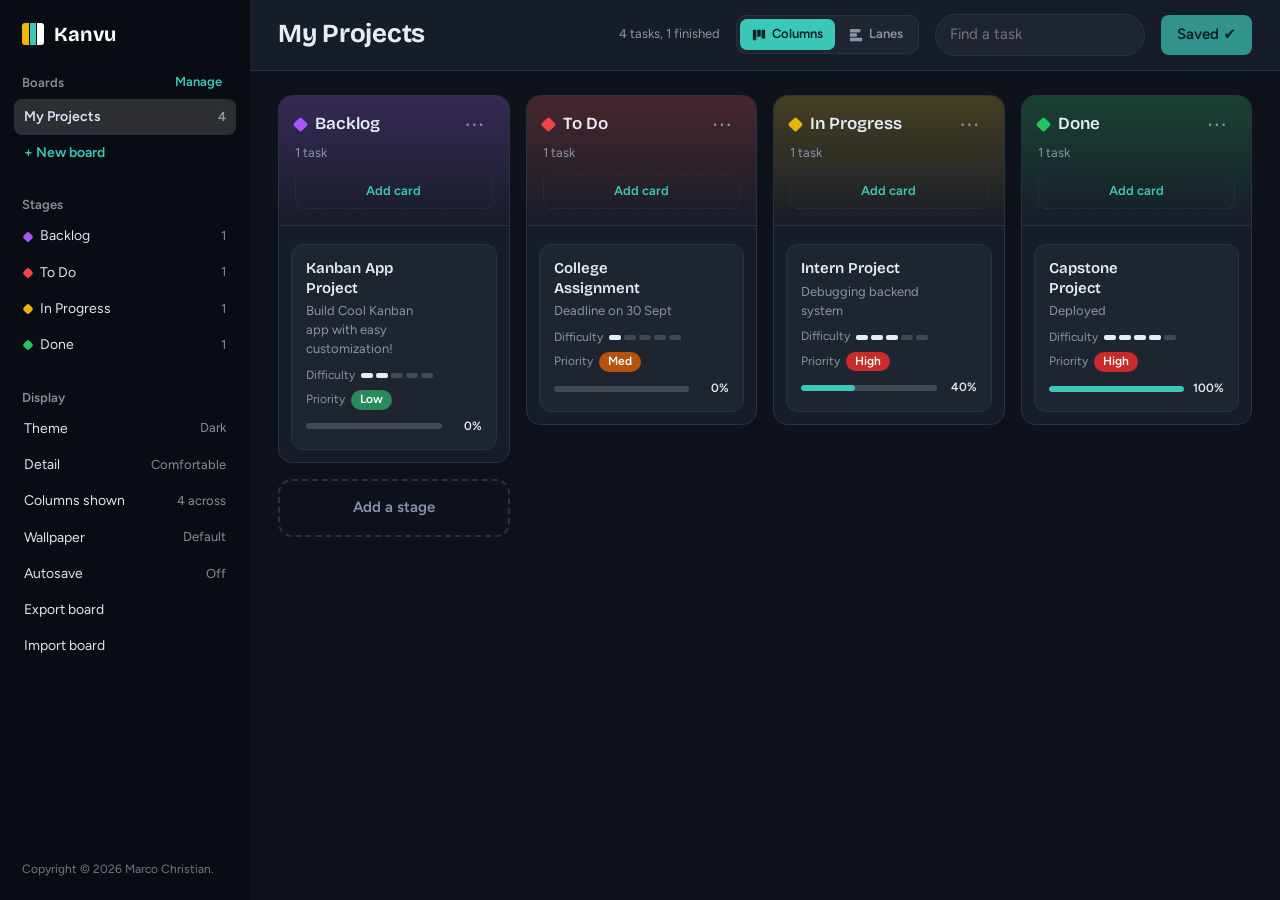
==== commit 25e2242b: "refactor: rebrand" ====
--- a/index.html
+++ b/index.html
@@ -3,7 +3,7 @@
 <head>
     <meta charset="UTF-8">
     <meta name="viewport" content="width=device-width, initial-scale=1.0">
-    <title>EasyKanban – Task Management Tool</title>
+    <title>Kanvu – Task Management Tool</title>
     <link rel="icon" type="image/svg+xml" href="favicon.svg">
     <link rel="preconnect" href="https://fonts.googleapis.com">
     <link rel="preconnect" href="https://fonts.gstatic.com" crossorigin>
@@ -14,7 +14,7 @@
 <div class="wallpaper" id="wallpaper" aria-hidden="true"></div>
 <div class="app">
     <aside class="rail" id="rail">
-        <a href="index.html" class="brand"><i></i>EasyKanban</a>
+        <a href="index.html" class="brand"><i></i>Kanvu</a>
         <section>
             <div class="rail-head"><h3>Boards</h3><button class="link" onclick="kanban.openBoardManager()">Manage</button></div>
             <div id="rail-boards"></div>
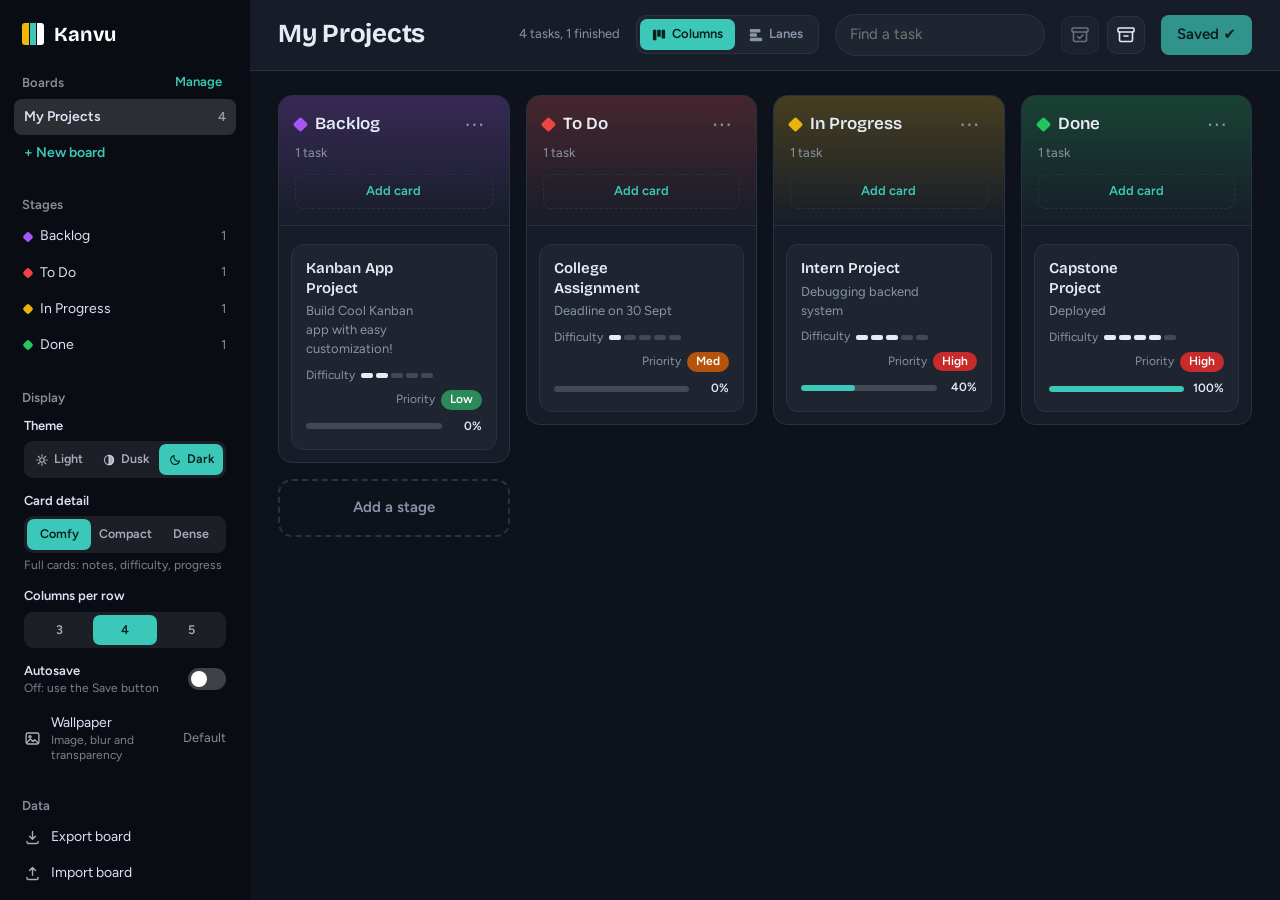
==== commit 2b2e861d: "feat: many new features and uiux optimization" ====
--- a/index.html
+++ b/index.html
@@ -3,11 +3,23 @@
 <head>
     <meta charset="UTF-8">
     <meta name="viewport" content="width=device-width, initial-scale=1.0">
-    <title>Kanvu – Task Management Tool</title>
+
+    <title>Kanvu – Customizable Kanban Task Management Tool</title>
+    <meta name="description" content="Kanvu is a simple and customizable Kanban task management tool that helps you organize and visualize your work your way.">
+    <meta name="keywords" content="Kanban, task management, task management tool, Kanban board, productivity, project management">
+
+    <meta property="og:title" content="Kanvu – Customizable Kanban Task Management Tool">
+    <meta property="og:description" content="A simple and customizable Kanban task management tool to organize and visualize your work your way.">
+    <meta property="og:type" content="website">
+    <meta property="og:url" content="https://kanvu.vercel.app/">
+    <meta property="og:image" content="https://kanvu.vercel.app/og-image.png">
+
     <link rel="icon" type="image/svg+xml" href="favicon.svg">
+
     <link rel="preconnect" href="https://fonts.googleapis.com">
     <link rel="preconnect" href="https://fonts.gstatic.com" crossorigin>
     <link href="https://fonts.googleapis.com/css2?family=Bricolage+Grotesque:wght@600;700&family=Figtree:wght@400;600&display=swap" rel="stylesheet">
+
     <link rel="stylesheet" href="style.css">
 </head>
 <body data-theme="black" data-view="columns" data-header="solid" data-glass-lanes="off" data-glass-cards="off">
@@ -26,13 +38,41 @@
         </section>
         <section>
             <div class="rail-head"><h3>Display</h3></div>
-            <button class="rail-item" id="theme-button" onclick="kanban.cycleTheme()"><span class="g">Theme</span><em class="v"></em></button>
-            <button class="rail-item" id="density-button" onclick="kanban.cycleDensity()"><span class="g">Detail</span><em class="v"></em></button>
-            <button class="rail-item" id="layout-button" onclick="kanban.cycleColumnLayout()"><span class="g">Card size</span><em class="v"></em></button>
-            <button class="rail-item" id="wallpaper-button" onclick="kanban.openWallpaperModal()"><span class="g">Wallpaper</span><em class="v"></em></button>
-            <button class="rail-item" id="autosave-button" onclick="kanban.toggleAutosave()"><span class="g">Autosave</span><em class="v"></em></button>
-            <button class="rail-item" onclick="kanban.exportBoard()"><span class="g">Export board</span></button>
-            <button class="rail-item" onclick="kanban.importBoard()"><span class="g">Import board</span></button>
+            <div class="ctl">
+                <div class="ctl-label">Theme</div>
+                <div class="seg" role="group" aria-label="Theme">
+                    <button type="button" data-theme-opt="white" aria-pressed="false" onclick="kanban.setTheme('white')" title="Light theme"><svg class="ic" viewBox="0 0 20 20" aria-hidden="true"><circle cx="10" cy="10" r="3.2"/><path d="M10 2.5v2M10 15.5v2M2.5 10h2M15.5 10h2M4.7 4.7l1.4 1.4M13.9 13.9l1.4 1.4M4.7 15.3l1.4-1.4M13.9 6.1l1.4-1.4"/></svg><span>Light</span></button>
+                    <button type="button" data-theme-opt="grey" aria-pressed="false" onclick="kanban.setTheme('grey')" title="Dusk theme (soft grey)"><svg class="ic" viewBox="0 0 20 20" aria-hidden="true"><circle cx="10" cy="10" r="6.5"/><path d="M10 3.5a6.5 6.5 0 0 1 0 13z" fill="currentColor"/></svg><span>Dusk</span></button>
+                    <button type="button" data-theme-opt="black" aria-pressed="false" onclick="kanban.setTheme('black')" title="Dark theme"><svg class="ic" viewBox="0 0 20 20" aria-hidden="true"><path d="M16.5 11.5A6.5 6.5 0 0 1 8.5 3.5a6.5 6.5 0 1 0 8 8z"/></svg><span>Dark</span></button>
+                </div>
+            </div>
+            <div class="ctl">
+                <div class="ctl-label">Card detail</div>
+                <div class="seg" role="group" aria-label="Card detail">
+                    <button type="button" data-density-opt="comfortable" aria-pressed="false" onclick="kanban.setDensity('comfortable')" title="Comfortable: full card details">Comfy</button>
+                    <button type="button" data-density-opt="compact" aria-pressed="false" onclick="kanban.setDensity('compact')" title="Compact: smaller cards, shorter notes">Compact</button>
+                    <button type="button" data-density-opt="dense" aria-pressed="false" onclick="kanban.setDensity('dense')" title="Dense: titles only">Dense</button>
+                </div>
+                <div class="ctl-hint" id="density-hint"></div>
+            </div>
+            <div class="ctl">
+                <div class="ctl-label" id="layout-label">Columns per row</div>
+                <div class="seg" role="group" aria-labelledby="layout-label" id="layout-seg">
+                    <button type="button" data-cols-opt="3" aria-pressed="false" onclick="kanban.setColumnLayout(3)"></button>
+                    <button type="button" data-cols-opt="4" aria-pressed="false" onclick="kanban.setColumnLayout(4)"></button>
+                    <button type="button" data-cols-opt="5" aria-pressed="false" onclick="kanban.setColumnLayout(5)"></button>
+                </div>
+            </div>
+            <div class="ctl ctl-row">
+                <span class="g"><b>Autosave</b><small id="autosave-hint"></small></span>
+                <button type="button" class="switch" id="autosave-button" role="switch" aria-checked="false" aria-label="Autosave" onclick="kanban.toggleAutosave()"><i></i></button>
+            </div>
+            <button class="rail-item two" id="wallpaper-button" onclick="kanban.openWallpaperModal()"><svg class="ic" viewBox="0 0 20 20" aria-hidden="true"><rect x="2.5" y="3.5" width="15" height="13" rx="2"/><circle cx="7" cy="8" r="1.3"/><path d="M3 15l4.5-4.5 3 3 2-2 4.5 4"/></svg><span class="g"><b>Wallpaper</b><small>Image, blur and transparency</small></span><em class="v"></em></button>
+        </section>
+        <section>
+            <div class="rail-head"><h3>Data</h3></div>
+            <button class="rail-item two" onclick="kanban.exportBoard()" title="Download this board as a JSON backup"><svg class="ic" viewBox="0 0 20 20" aria-hidden="true"><path d="M10 3v9M6.5 8.5L10 12l3.5-3.5M3.5 14.5v1a1.5 1.5 0 0 0 1.5 1.5h10a1.5 1.5 0 0 0 1.5-1.5v-1"/></svg><span class="g"><b>Export board</b></span></button>
+            <button class="rail-item two" onclick="kanban.importBoard()" title="Load a board from a JSON file"><svg class="ic" viewBox="0 0 20 20" aria-hidden="true"><path d="M10 12V3M6.5 6.5L10 3l3.5 3.5M3.5 14.5v1a1.5 1.5 0 0 0 1.5 1.5h10a1.5 1.5 0 0 0 1.5-1.5v-1"/></svg><span class="g"><b>Import board</b></span></button>
         </section>
         <footer class="rail-foot">Copyright © 2026 Marco Christian.</footer>
     </aside>
@@ -51,13 +91,21 @@
                 </button>
             </div>
             <input type="search" class="find" id="search-input" placeholder="Find a task" aria-label="Find a task">
+            <div class="bar-actions">
+                <button type="button" class="icon-btn" id="archive-done-button" onclick="kanban.archiveAllDone()" title="Archive all done tasks" aria-label="Archive all done tasks">
+                    <svg viewBox="0 0 20 20" width="20" height="20" aria-hidden="true"><rect x="2" y="3" width="16" height="4" rx="1"/><path d="M3.5 7v8A1.5 1.5 0 0 0 5 16.5h10a1.5 1.5 0 0 0 1.5-1.5V7"/><path d="M7.5 11.5l2 2 3.5-3.5"/></svg><span class="badge" hidden></span>
+                </button>
+                <button type="button" class="icon-btn" id="archived-button" onclick="kanban.openArchiveModal()" title="Archived cards" aria-label="Archived cards">
+                    <svg viewBox="0 0 20 20" width="20" height="20" aria-hidden="true"><rect x="2" y="3" width="16" height="4" rx="1"/><path d="M3.5 7v8A1.5 1.5 0 0 0 5 16.5h10a1.5 1.5 0 0 0 1.5-1.5V7"/><path d="M8 11h4"/></svg><span class="badge" hidden></span>
+                </button>
+            </div>
             <button class="btn" id="save-button" onclick="kanban.saveToStorage()">Save</button>
         </header>
         <main class="board"></main>
     </div>
 </div>
 
-<div id="task-modal" class="modal">
+<div id="task-modal" class="modal anchored">
     <div class="modal-content">
         <div class="modal-header">
             <h2 class="modal-title" id="modal-title">New task</h2>
@@ -69,12 +117,13 @@
                 <textarea class="form-textarea" id="task-description" rows="3" maxlength="500" placeholder="Notes" aria-label="Notes"></textarea>
             </div>
             <div class="form-group">
-                <label class="form-label" for="task-priority">Priority</label>
-                <select class="form-select" id="task-priority">
-                    <option value="low">Low</option>
-                    <option value="medium" selected>Medium</option>
-                    <option value="high">High</option>
-                </select>
+                <span class="form-label" id="task-priority-label">Priority</span>
+                <div class="seg seg-form" role="group" aria-labelledby="task-priority-label" id="task-priority-seg">
+                    <button type="button" data-prio-opt="low" aria-pressed="false" onclick="kanban.setTaskPriority('low')">Low</button>
+                    <button type="button" data-prio-opt="medium" aria-pressed="true" onclick="kanban.setTaskPriority('medium')">Medium</button>
+                    <button type="button" data-prio-opt="high" aria-pressed="false" onclick="kanban.setTaskPriority('high')">High</button>
+                </div>
+                <input type="hidden" id="task-priority" value="medium">
             </div>
             <div class="form-row">
                 <div class="form-group">
@@ -121,17 +170,22 @@
         <p class="wp-hint" id="wp-hint"></p>
         <div class="wp-frame" id="wp-frame">
             <img id="wp-img" alt="" draggable="false">
-            <div class="wp-empty" id="wp-empty">No image yet.<br>Choose one to crop it to the board area.</div>
+            <div class="wp-empty" id="wp-empty">No image yet.<br>Click here to choose one and crop it to the board area.</div>
         </div>
         <div class="wp-zoom" id="wp-zoom-row">
             <label for="wp-zoom">Zoom</label>
             <input type="range" class="slider" id="wp-zoom" min="1" max="4" step="0.01" value="1" aria-label="Zoom">
         </div>
-        <label class="wp-toggle" for="header-blur-toggle">
+        <label class="wp-toggle sect" for="header-blur-toggle">
             <input type="checkbox" id="header-blur-toggle" onchange="kanban.setHeaderBlur(this.checked)">
             <span><b>Blurry header bar</b><small>Semi-transparent with a frosted-glass blur</small></span>
         </label>
-        <label class="wp-toggle" for="glass-lanes-toggle">
+        <div class="wp-zoom" id="header-blur-row">
+            <label for="header-blur-amount">Header blur</label>
+            <input type="range" class="slider" id="header-blur-amount" min="0" max="30" step="1" value="16" aria-label="Blur amount for the header bar" oninput="kanban.setGlassBlur('header', this.value)">
+            <output id="header-blur-val">16px</output>
+        </div>
+        <label class="wp-toggle sect" for="glass-lanes-toggle">
             <input type="checkbox" id="glass-lanes-toggle" onchange="kanban.setGlass('lanes', this.checked)">
             <span><b>Translucent stages</b><small>Lets the wallpaper show through the stage panels</small></span>
         </label>
@@ -144,11 +198,6 @@
             <input type="range" class="slider" id="glass-opacity" min="20" max="95" step="1" value="55" aria-label="Panel and card opacity" oninput="kanban.setGlassOpacity(this.value)">
             <output id="glass-opacity-val">55%</output>
         </div>
-        <div class="wp-zoom" id="header-blur-row">
-            <label for="header-blur-amount">Header blur</label>
-            <input type="range" class="slider" id="header-blur-amount" min="0" max="30" step="1" value="16" aria-label="Blur amount for the header bar" oninput="kanban.setGlassBlur('header', this.value)">
-            <output id="header-blur-val">16px</output>
-        </div>
         <div class="wp-zoom" id="stage-blur-row">
             <label for="stage-blur-amount">Stage blur</label>
             <input type="range" class="slider" id="stage-blur-amount" min="0" max="30" step="1" value="10" aria-label="Blur amount for the stages" oninput="kanban.setGlassBlur('stage', this.value)">
--- a/style.css
+++ b/style.css
@@ -16,6 +16,8 @@
 .link{font-size:13px;color:var(--ac);font-weight:600}
 .rail-item{display:flex;align-items:center;gap:8px;width:100%;padding:8px 10px;border-radius:8px;text-align:left;color:inherit;font-size:14px}
 .rail-item:hover{background:rgba(255,255,255,.07)}
+.rail-item.static{cursor:default;pointer-events:none}
+.rail-item.static:hover{background:none}
 .rail-item.on{background:rgba(255,255,255,.14);font-weight:600}
 .rail-item .g{flex:1;min-width:0;overflow:hidden;text-overflow:ellipsis;white-space:nowrap}
 .rail-item em{font-style:normal;opacity:.6;font-size:13px}
@@ -52,6 +54,15 @@
 .column-menu-item:hover:not(:disabled){background:var(--sf2)}
 .column-menu-item:disabled{opacity:.35;cursor:default}
 .column-menu-item.danger{color:#E03131}
+.column-menu-sep{height:1px;margin:4px 6px;background:var(--line)}
+/* stage drag and drop */
+.lane-head{cursor:grab;user-select:none;-webkit-user-select:none;-webkit-touch-callout:none}
+.lane-head button{cursor:pointer}
+.column.is-placeholder-lane{background:color-mix(in srgb,var(--ac) 9%,transparent)!important;border:1.5px dashed color-mix(in srgb,var(--ac) 75%,transparent)!important;-webkit-backdrop-filter:none!important;backdrop-filter:none!important}
+.column.is-placeholder-lane>*{visibility:hidden}
+.drag-ghost.stage-ghost{overflow:hidden;box-sizing:border-box}
+.drag-ghost.stage-ghost.lifted{scale:1.015;rotate:.6deg}
+.is-dragging-stage .column{cursor:grabbing}
 .tasks-container{position:relative;display:flex;gap:14px;padding:20px 16px 14px;overflow-x:auto;min-height:140px;scroll-snap-type:x proximity;transition:background-color .2s}
 .tasks-container.drag-over{background:color-mix(in srgb,var(--ac) 7%,transparent);border-radius:0 14px 14px 0}
 .tasks-container.drag-over>.empty{display:none}
@@ -61,12 +72,27 @@
 .task-card:hover{border-color:var(--ac)}
 .task-card.colored:hover{border-color:color-mix(in srgb,var(--tc) 55%,var(--ink))}
 .t-main{min-width:0}
+.t-head{display:flex;align-items:flex-start;gap:8px}
+.t-head{gap:0}
+.t-check{appearance:none;-webkit-appearance:none;flex:none;width:0;height:16px;margin:2px 0 0;padding:0;border:0;border-radius:50%;background:transparent;box-shadow:inset 0 0 0 1.5px var(--mute);cursor:pointer;opacity:0;overflow:hidden;display:grid;place-content:center;transition:width .2s ease,margin-right .2s ease,opacity .15s ease,background-color .15s,box-shadow .15s}
+.t-check::after{content:"";width:8px;height:4px;border:solid var(--acx);border-width:0 0 2px 2px;transform:rotate(-45deg) translate(1px,-1px);opacity:0}
+.t-check:checked{width:16px;margin-right:8px;opacity:1;background:var(--ac);box-shadow:inset 0 0 0 1.5px var(--ac)}
+.t-check:checked::after{opacity:1}
+.task-card:hover .t-check,.task-card:focus-within .t-check{width:16px;margin-right:8px;opacity:1}
+.t-check:hover{box-shadow:inset 0 0 0 1.5px var(--ac)}
+@media(hover:none){.t-check{width:16px;margin-right:8px;opacity:1}}
+.archive-item{display:flex;align-items:center;justify-content:space-between;gap:10px;padding:10px 12px;margin-bottom:8px;border:1px solid var(--line);border-radius:10px}
+.archive-info{display:flex;flex-direction:column;min-width:0}
+.archive-title{font-weight:600;overflow:hidden;text-overflow:ellipsis;white-space:nowrap}
+.archive-meta{font-size:12px;color:var(--mute)}
+.task-card.done .task-title{text-decoration:line-through;opacity:.7}
 .task-title{font:600 15px/1.3 var(--fh);overflow-wrap:anywhere}
 .task-description{margin-top:4px;color:var(--mute);font-size:13px;display:-webkit-box;-webkit-line-clamp:3;-webkit-box-orient:vertical;overflow:hidden}
 .t-side{display:flex;align-items:flex-start;gap:6px}
 .t-pct{display:none;font-size:12px;font-weight:600;padding-top:1px}
 .t-meta{grid-column:1/-1;display:flex;flex-wrap:wrap;align-items:center;gap:6px 14px;font-size:12px}
 .m-item{display:flex;align-items:center;gap:6px}
+.m-prio{margin-left:auto}
 .lbl{color:var(--mute);font-size:12px}
 .pips{display:flex;gap:3px}
 .pips i{width:12px;height:5px;border-radius:2px;background:color-mix(in srgb,var(--ink) 18%,transparent)}
@@ -76,7 +102,6 @@
 .t-progress{grid-column:1/-1;display:flex;align-items:center;gap:8px;font-size:12px;font-weight:600}
 .t-progress .track{flex:1;height:6px;border-radius:3px;background:color-mix(in srgb,var(--ink) 18%,transparent);overflow:hidden}
 .t-progress .track i{display:block;height:100%;border-radius:3px;background:var(--ac)}
-.task-card.colored .t-progress .track i{background:var(--ink)}
 .t-progress span{min-width:32px;text-align:right}
 .t-actions{display:flex;opacity:0}
 .task-card:hover .t-actions,.task-card:focus-within .t-actions{opacity:1}
@@ -114,8 +139,8 @@
 #confirm-dialog,#input-dialog{z-index:60}
 .rail-foot{margin-top:auto;padding:0 8px;font-size:12px;opacity:.5}
 .modal-content{width:min(420px,100%);max-height:100%;overflow:auto;padding:22px;background:var(--sf);border:1px solid var(--line);border-radius:14px}
-#task-modal,#column-modal,#board-manager-modal{justify-content:flex-end;align-items:stretch;padding:0}
-#task-modal .modal-content,#column-modal .modal-content,#board-manager-modal .modal-content{width:min(460px,100%);height:100%;border-radius:0;border-width:0 0 0 1px;animation:slide .22s ease-out}
+#task-modal,#column-modal,#board-manager-modal,#archive-modal{justify-content:flex-end;align-items:stretch;padding:0}
+#task-modal .modal-content,#column-modal .modal-content,#board-manager-modal .modal-content,#archive-modal .modal-content{width:min(460px,100%);height:100%;border-radius:0;border-width:0 0 0 1px;animation:slide .22s ease-out}
 @keyframes slide{from{transform:translateX(28px);opacity:0}}
 @keyframes pulse{50%{transform:scale(1.04)}}
 .modal-header{display:flex;justify-content:space-between;align-items:center;margin-bottom:18px}
@@ -249,19 +274,29 @@
 .wp-frame.has-img img{display:block}
 .wp-empty{position:absolute;inset:0;display:grid;place-items:center;padding:16px;text-align:center;font-size:14px;color:var(--mute)}
 .wp-frame.has-img .wp-empty{display:none}
+.wp-frame:not(.has-img){cursor:pointer}
+.wp-frame:not(.has-img):hover{box-shadow:0 0 0 1.5px var(--ac)}
+.wp-frame:not(.has-img):hover .wp-empty{color:var(--ink)}
+.wp-frame:focus-visible{outline:2px solid var(--ac);outline-offset:2px}
 .wp-zoom{display:flex;align-items:center;gap:12px;margin-top:14px}
 .wp-zoom label{font-size:13px;font-weight:600}
 .wp-zoom .slider{flex:1}
 .wp-zoom.hidden{display:none}
 .wp-actions{flex-wrap:wrap}
 .wp-actions .wp-remove{margin-right:auto}
-.wp-actions .wp-remove[hidden]{display:none}
-.wp-toggle{display:flex;align-items:center;gap:12px;margin-top:16px;padding-top:14px;border-top:1px solid var(--line);cursor:pointer}
-.wp-toggle input{width:18px;height:18px;flex:none;accent-color:var(--ac);cursor:pointer}
+.wp-actions .wp-remove:disabled{opacity:.4;cursor:not-allowed}
+.wp-toggle{display:flex;align-items:center;gap:12px;margin-top:12px;cursor:pointer}
+.wp-toggle.sect{margin-top:16px;padding-top:14px;border-top:1px solid var(--line)}
+/* round check, same look as the task card's done checkbox */
+.wp-toggle input{appearance:none;-webkit-appearance:none;flex:none;width:16px;height:16px;margin:0;padding:0;border:0;border-radius:50%;background:transparent;box-shadow:inset 0 0 0 1.5px var(--mute);cursor:pointer;display:grid;place-content:center;transition:background-color .15s,box-shadow .15s}
+.wp-toggle input::after{content:"";width:8px;height:4px;border:solid var(--acx);border-width:0 0 2px 2px;transform:rotate(-45deg) translate(1px,-1px);opacity:0}
+.wp-toggle input:checked{background:var(--ac);box-shadow:inset 0 0 0 1.5px var(--ac)}
+.wp-toggle input:checked::after{opacity:1}
+.wp-toggle:hover input:not(:checked){box-shadow:inset 0 0 0 1.5px var(--ac)}
+.wp-toggle input:focus-visible{outline:2px solid var(--ac);outline-offset:2px}
 .wp-toggle span{display:flex;flex-direction:column}
 .wp-toggle b{font-size:14px;font-weight:600}
 .wp-toggle small{font-size:12px;color:var(--mute)}
-.wp-toggle+.wp-toggle{margin-top:10px;padding-top:0;border-top:0}
 .wp-zoom output{min-width:38px;text-align:right;font-size:13px;color:var(--mute)}
 
 /* Translucent stages and cards: --pa is the opacity of the surface color */
@@ -270,3 +305,50 @@
 [data-glass-lanes=on] .add-lane{background:color-mix(in srgb,var(--sf) var(--pa,55%),transparent)}
 [data-glass-cards=on] .task-card:not(.is-placeholder){background:color-mix(in srgb,var(--sf2) var(--pa,55%),transparent)}
 [data-glass-cards=on] .task-card.colored:not(.is-placeholder){background:color-mix(in srgb,color-mix(in srgb,var(--tc) 30%,var(--sf2)) var(--pa,55%),transparent)}
+
+/* Sidebar: icons, two-line items, segmented controls, switch */
+.rail-item .ic{width:17px;height:17px;flex:none;fill:none;stroke:currentColor;stroke-width:1.6;stroke-linecap:round;stroke-linejoin:round;opacity:.75}
+.rail-item.two{align-items:center;gap:10px}
+.rail .g b{display:block;font-weight:inherit;overflow:hidden;text-overflow:ellipsis}
+.rail .g small{display:block;font-size:12px;line-height:1.3;opacity:.55;white-space:normal}
+.rail-item.two .g{white-space:normal}
+.ctl{padding:6px 10px 8px}
+.ctl-label{font-size:13px;font-weight:600;margin-bottom:6px}
+.ctl-hint{margin-top:5px;font-size:12px;line-height:1.3;opacity:.55}
+.seg{display:flex;gap:2px;padding:3px;border-radius:9px;background:rgba(255,255,255,.08)}
+.seg button{flex:1;min-width:0;display:flex;align-items:center;justify-content:center;gap:5px;padding:6px 2px;border-radius:7px;font-size:12.5px;font-weight:600;color:rgba(220,227,245,.72);white-space:nowrap}
+.seg button:hover{color:#fff;background:rgba(255,255,255,.07)}
+.seg button[aria-pressed=true]{background:var(--ac);color:var(--acx)}
+.seg .ic{width:14px;height:14px;fill:none;stroke:currentColor;stroke-width:1.7;stroke-linecap:round;stroke-linejoin:round}
+.ctl-row{display:flex;align-items:center;gap:10px;justify-content:space-between}
+.ctl-row .g{flex:1;min-width:0;font-size:13px;font-weight:600}
+.ctl-row .g small{font-weight:400}
+.switch{position:relative;flex:none;width:38px;height:22px;border-radius:999px;background:rgba(255,255,255,.22);transition:background .18s}
+.switch i{position:absolute;left:3px;top:3px;width:16px;height:16px;border-radius:50%;background:#fff;transition:transform .18s}
+.switch[aria-checked=true]{background:var(--ac)}
+.switch[aria-checked=true] i{transform:translateX(16px)}
+
+/* Header bar: archive icon buttons */
+.bar-actions{display:flex;gap:8px}
+.icon-btn{position:relative;width:38px;height:38px;display:grid;place-items:center;border:1px solid var(--line);border-radius:10px;background:var(--sf2);color:var(--ink)}
+.icon-btn svg{fill:none;stroke:currentColor;stroke-width:1.6;stroke-linecap:round;stroke-linejoin:round}
+.icon-btn:hover{border-color:var(--ac);color:var(--ac)}
+.icon-btn.is-idle{color:var(--mute);opacity:.7}
+.icon-btn .badge{position:absolute;top:-7px;right:-7px;min-width:18px;height:18px;padding:0 5px;display:grid;place-items:center;border-radius:999px;background:var(--ac);color:var(--acx);font-size:11px;font-weight:700;line-height:1}
+.icon-btn .badge[hidden]{display:none}
+[data-header=blur] .icon-btn{background:color-mix(in srgb,var(--sf2) 55%,transparent)}
+
+/* Panels that open next to what was clicked (board manager, stage and task editors) */
+.modal.anchored{background:rgba(8,12,20,.3)}
+#task-modal.anchored .modal-content,#column-modal.anchored .modal-content,#board-manager-modal.anchored .modal-content{position:fixed;left:0;top:0;width:min(460px,calc(100vw - 24px));height:auto;max-height:calc(100vh - 24px);border-width:1px;border-radius:14px;box-shadow:0 24px 60px rgba(0,0,0,.4);animation:pop .16s ease-out}
+@keyframes pop{from{transform:translateY(6px) scale(.97);opacity:0}}
+
+/* Segmented control on a light surface (task priority) */
+.seg-form{background:var(--sf2);border:1px solid var(--line)}
+.seg-form button{padding:8px 2px;color:var(--mute)}
+.seg-form button:hover{color:var(--ink);background:color-mix(in srgb,var(--ink) 7%,transparent)}
+.seg-form button[aria-pressed=true]{background:var(--ac);color:var(--acx)}
+.btn-danger-outline{color:#E03131}
+#board-manager-modal.anchored .modal-content{width:min(520px,calc(100vw - 24px))}
+.board-item-right{flex:none}
+.board-item-right :is(.board-save-status,.board-stats){white-space:nowrap}
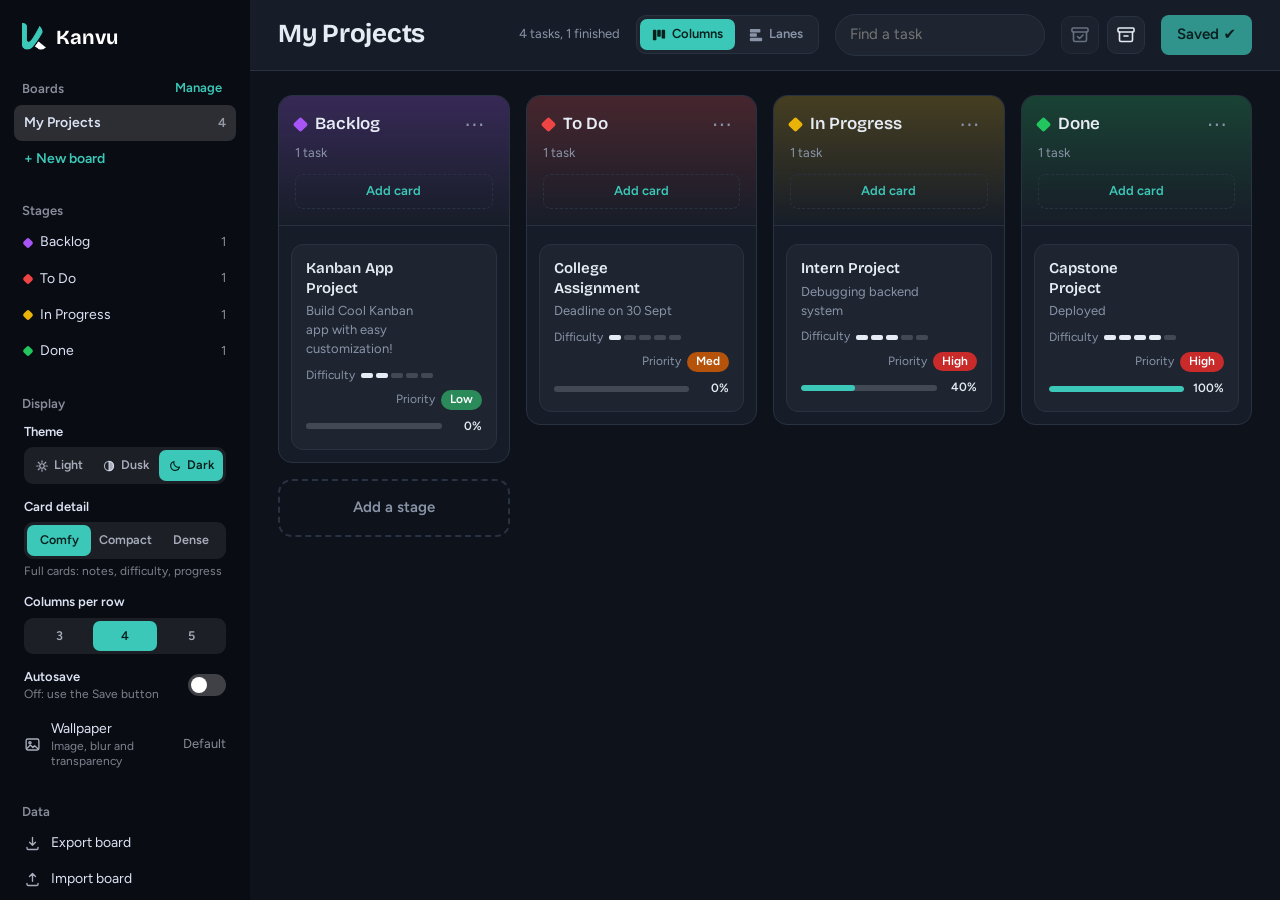
==== commit d2611859: "refactor: new logo" ====
--- a/index.html
+++ b/index.html
@@ -14,7 +14,7 @@
     <meta property="og:url" content="https://kanvu.vercel.app/">
     <meta property="og:image" content="https://kanvu.vercel.app/og-image.png">
 
-    <link rel="icon" type="image/svg+xml" href="favicon.svg">
+    <link rel="icon" type="image/png" href="assets/favicon.png">
 
     <link rel="preconnect" href="https://fonts.googleapis.com">
     <link rel="preconnect" href="https://fonts.gstatic.com" crossorigin>
@@ -26,7 +26,7 @@
 <div class="wallpaper" id="wallpaper" aria-hidden="true"></div>
 <div class="app">
     <aside class="rail" id="rail">
-        <a href="index.html" class="brand"><i></i>Kanvu</a>
+        <a href="index.html" class="brand"><img src="assets/logo-kanvu.png" alt="Kanvu logo">Kanvu</a>
         <section>
             <div class="rail-head"><h3>Boards</h3><button class="link" onclick="kanban.openBoardManager()">Manage</button></div>
             <div id="rail-boards"></div>
--- a/style.css
+++ b/style.css
@@ -352,3 +352,9 @@
 #board-manager-modal.anchored .modal-content{width:min(520px,calc(100vw - 24px))}
 .board-item-right{flex:none}
 .board-item-right :is(.board-save-status,.board-stats){white-space:nowrap}
+
+.brand img {
+    width: 24px;
+    height: 30px;
+    object-fit: contain;
+}
